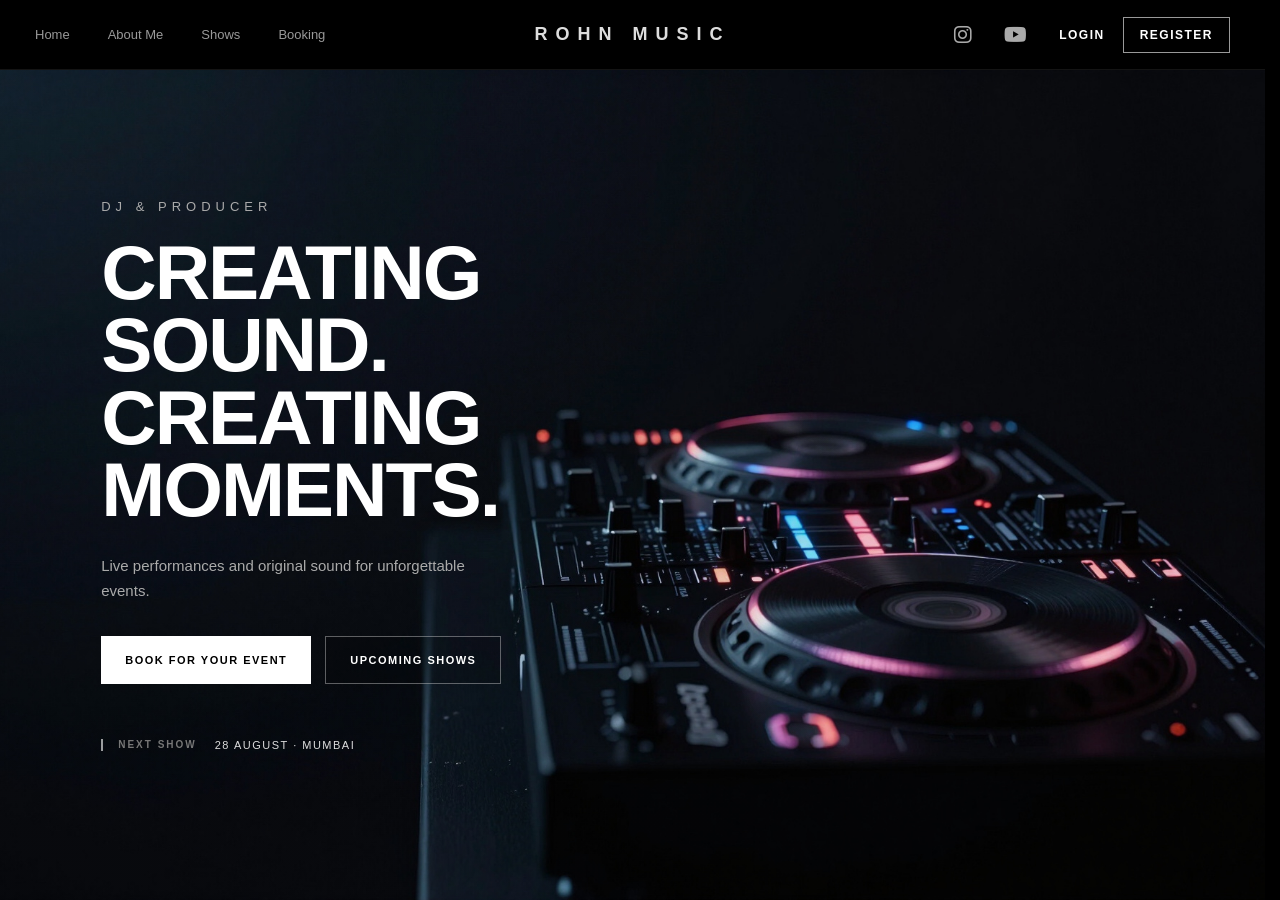
==== index.html @ c49fa143 "first" ====
<!DOCTYPE html>
<html lang="en">

<head>

    <meta charset="UTF-8">

    <meta
        name="viewport"
        content="width=device-width, initial-scale=1.0"
    >

    <title>Rohn Music | DJ & Producer</title>

    <link
        rel="stylesheet"
        href="style.css"
    >

    <!-- Font Awesome -->
    <link
        rel="stylesheet"
        href="https://cdnjs.cloudflare.com/ajax/libs/font-awesome/6.7.2/css/all.min.css"
    >

</head>


<body>


    <!-- ========================================
         HEADER
    ========================================= -->

    <header class="header">


        <!-- NAVIGATION -->

        <nav class="navigation">

            <a href="index.html">
                Home
            </a>

            <a href="about.html">
                About Me
            </a>

            <a href="shows.html">
                Shows
            </a>

            <a href="booking.html">
                Booking
            </a>

        </nav>


        <!-- LOGO -->

        <div class="logo">
            ROHN MUSIC
        </div>


        <!-- HEADER RIGHT -->

        <div class="header-right">


            <!-- SOCIALS -->

            <div class="socials">

                <a
                    href="#"
                    aria-label="Instagram"
                >
                    <i class="fa-brands fa-instagram"></i>
                </a>


                <a
                    href="#"
                    aria-label="YouTube"
                >
                    <i class="fa-brands fa-youtube"></i>
                </a>

            </div>


            <!-- ACCOUNT -->

            <div class="account-links">

                <a href="login/login.html">
                    LOGIN
                </a>


                <a
                    href="login/register.html"
                    class="register-link"
                >
                    REGISTER
                </a>

            </div>

        </div>

    </header>



    <!-- ========================================
         PAGE CONTAINER
         
         IMPORTANT:
         This is the only part that changes
         during navigation.
    ========================================= -->

    <main id="page-container">


        <!-- ====================================
             HOME HERO
        ====================================== -->

        <section
            class="hero"
            id="home"
        >


            <div class="hero-content">


                <!-- LABEL -->

                <p class="hero-label">
                    DJ & PRODUCER
                </p>


                <!-- MAIN TITLE -->

                <h1>

                    CREATING<br>

                    SOUND.<br>

                    CREATING<br>

                    MOMENTS.

                </h1>


                <!-- DESCRIPTION -->

                <p class="hero-description">

                    Live performances and original sound
                    for unforgettable events.

                </p>


                <!-- BUTTONS -->

                <div class="hero-buttons">


                    <a
                        href="booking.html"
                        class="btn btn-primary"
                    >
                        BOOK FOR YOUR EVENT
                    </a>


                    <a
                        href="shows.html"
                        class="btn btn-secondary"
                    >
                        UPCOMING SHOWS
                    </a>

                </div>


                <!-- NEXT SHOW -->

                <div class="next-show">


                    <span class="next-show-label">
                        NEXT SHOW
                    </span>


                    <span class="next-show-info">
                        28 AUGUST · MUMBAI
                    </span>

                </div>


            </div>


        </section>


    </main>



    <!-- ========================================
         JAVASCRIPT
    ========================================= -->

    <script src="account.js"></script>

    <script src="transition.js"></script>


</body>

</html>
---- style.css ----
/* ========================================
   RESET
======================================== */

* {
    margin: 0;
    padding: 0;
    box-sizing: border-box;
}

html {
    scroll-behavior: smooth;
    scrollbar-gutter: stable;
}

body {
    background: #000;
    color: #fff;
    font-family: Arial, Helvetica, sans-serif;
}


/* ========================================
   HEADER
======================================== */

.header {
    width: 100%;
    height: 70px;

    display: grid;
    grid-template-columns: 1fr auto 1fr;
    align-items: center;

    padding: 0 35px;

    background: #000;

    border-bottom: 1px solid rgba(255, 255, 255, 0.08);

    position: sticky;
    top: 0;

    z-index: 1000;
}


/* ========================================
   NAVIGATION - LEFT
======================================== */

.navigation {
    display: flex;
    align-items: center;
    justify-content: flex-start;

    gap: 38px;
}

.navigation a {
    color: #999;

    text-decoration: none;

    font-size: 13px;
    font-weight: 400;

    white-space: nowrap;

    transition: color 0.25s ease;
}

.navigation a:hover {
    color: #fff;
}


/* ========================================
   LOGO - CENTER
======================================== */

.logo {
    justify-self: center;

    color: #ddd;

    font-size: 18px;
    font-weight: 600;

    letter-spacing: 8px;

    white-space: nowrap;
}


/* ========================================
   HEADER RIGHT
======================================== */

.header-right {
    display: flex;
    align-items: center;
    justify-content: flex-end;

    gap: 28px;
}


/* ========================================
   SOCIALS
======================================== */

.socials {
    display: flex;
    align-items: center;

    gap: 20px;
}

.socials a {
    display: flex;
    align-items: center;
    justify-content: center;

    width: 32px;
    height: 32px;

    color: #aaa;

    text-decoration: none;

    font-size: 20px;

    transition:
        color 0.25s ease,
        transform 0.25s ease;
}

.socials a:hover {
    color: #fff;

    transform: translateY(-2px);
}


/* ========================================
   ACCOUNT LINKS
======================================== */

.account-links {
    display: flex;
    align-items: center;

    gap: 18px;
}

.account-links a {
    color: #fff;

    text-decoration: none;

    font-size: 12px;
    font-weight: 600;

    letter-spacing: 1.5px;

    white-space: nowrap;

    transition:
        opacity 0.25s ease,
        transform 0.25s ease;
}

.account-links a:hover {
    opacity: 0.65;
}


/* REGISTER */

.account-links .register-link {
    padding: 10px 16px;

    border: 1px solid rgba(255, 255, 255, 0.6);
}

.account-links .register-link:hover {
    opacity: 1;

    transform: translateY(-2px);
}

/* ========================================
   HERO
======================================== */

.hero {
    position: relative;

    width: 100%;
    height: calc(100vh - 70px);

    min-height: 650px;

    overflow: hidden;

    background-image:
        linear-gradient(
            90deg,
            rgba(3, 6, 10, 0.15) 0%,
            rgba(3, 6, 10, 0.05) 45%,
            rgba(0, 0, 0, 0) 75%
        ),
        url("assets/hero.jpg");

    background-size: cover;
    background-position: center center;

    display: flex;
    align-items: center;
}


/* ========================================
   HERO CONTENT
======================================== */

.hero-content {
    width: 50%;

    padding-left: 8%;

    margin-top: -20px;
}


/* Small label */

.hero-label {
    margin-bottom: 22px;

    color: #aaa;

    font-size: 13px;
    font-weight: 500;

    letter-spacing: 5px;
}


/* Main heading */

.hero h1 {
    margin: 0;

    color: #fff;

    font-size: clamp(48px, 6vw, 92px);

    font-weight: 700;

    line-height: 0.94;

    letter-spacing: -2px;
}


/* Description */

.hero-description {
    max-width: 390px;

    margin-top: 28px;

    color: #aaa;

    font-size: 15px;

    line-height: 1.7;
}


/* ========================================
   BUTTONS
======================================== */

.hero-buttons {
    display: flex;
    align-items: center;

    gap: 14px;

    margin-top: 32px;
}

.btn {
    display: inline-flex;

    align-items: center;
    justify-content: center;

    height: 48px;

    padding: 0 24px;

    text-decoration: none;

    font-size: 11px;

    font-weight: 600;

    letter-spacing: 1.5px;

    transition: all 0.3s ease;
}


/* Primary */

.btn-primary {
    background: #fff;

    color: #000;
}

.btn-primary:hover {
    background: #ddd;
}


/* Secondary */

.btn-secondary {
    border: 1px solid rgba(255, 255, 255, 0.35);

    color: #fff;

    background: rgba(0, 0, 0, 0.15);
}

.btn-secondary:hover {
    border-color: #fff;

    background: rgba(255, 255, 255, 0.08);
}


/* ========================================
   NEXT SHOW
======================================== */

.next-show {
    display: flex;
    align-items: center;

    gap: 18px;

    margin-top: 55px;

    padding-left: 15px;

    border-left: 2px solid rgba(255, 255, 255, 0.6);
}

.next-show-label {
    color: #777;

    font-size: 10px;

    font-weight: 600;

    letter-spacing: 2px;
}

.next-show-info {
    color: #ddd;

    font-size: 11px;

    letter-spacing: 1.5px;
}


/* ========================================
   OTHER SECTIONS
======================================== */

#about,
#shows,
#booking {
    min-height: 500px;

    background: #000;
}


/* ========================================
   TABLET
======================================== */

@media (max-width: 900px) {

    .header {
        padding: 0 20px;
    }

    .navigation {
        gap: 22px;
    }

    .socials {
        gap: 14px;
    }

    .hero-content {
        width: 60%;

        padding-left: 6%;
    }

    .hero h1 {
        font-size: 60px;
    }
}


/* ========================================
   MOBILE
======================================== */

@media (max-width: 650px) {

    .header {
        height: 60px;

        padding: 0 16px;
    }

    .navigation {
        gap: 15px;
    }

    .navigation a {
        font-size: 10px;
    }

    .logo {
        font-size: 13px;
        letter-spacing: 4px;
    }

    .socials {
        display: none;
    }


    /* Hero */

    .hero {
        height: calc(100vh - 60px);

        min-height: 600px;

        background-position: 62% center;

        align-items: flex-end;
    }

    .hero-content {
        width: 100%;

        padding: 0 25px 55px;

        margin: 0;
    }

    .hero-label {
        font-size: 10px;

        letter-spacing: 3px;

        margin-bottom: 16px;
    }

    .hero h1 {
        font-size: 48px;

        letter-spacing: -1px;
    }

    .hero-description {
        font-size: 13px;

        max-width: 300px;

        margin-top: 20px;
    }

    .hero-buttons {
        flex-direction: column;

        align-items: flex-start;

        gap: 10px;

        margin-top: 25px;
    }

    .btn {
        height: 44px;

        padding: 0 20px;
    }

    .next-show {
        margin-top: 30px;
    }
}

/* ========================================
   BOOKING PAGE
======================================== */

.booking-page {
    width: 100%;

    background: #000;
}

/* ========================================
   BOOKING HERO
======================================== */

.booking-hero {
    position: relative;

    width: 100%;

    height: 58vh;
    min-height: 480px;

    overflow: hidden;

    display: flex;
    align-items: center;

    background-image:
        linear-gradient(
            90deg,
            rgba(3, 6, 10, 0.72) 0%,
            rgba(3, 6, 10, 0.58) 35%,
            rgba(0, 0, 0, 0.40) 65%,
            rgba(0, 0, 0, 0.70) 100%
        ),
        url("assets/booking.png");

    background-size: cover;
    background-position: center center;
    background-repeat: no-repeat;
}

/* ========================================
   BOOKING HERO CONTENT
======================================== */

.booking-hero-content {
    width: 50%;

    padding-left: 8%;

    margin-top: -20px;
}

/* ========================================
   BOOKING INTRO
======================================== */

.booking-intro {
    max-width: 900px;

    margin-bottom: 90px;
}

.booking-label {
    margin-bottom: 20px;

    color: #777;

    font-size: 11px;

    font-weight: 600;

    letter-spacing: 4px;
}

.booking-intro h1 {
    color: #fff;

    font-size: clamp(42px, 6vw, 82px);

    font-weight: 600;

    line-height: 0.95;

    letter-spacing: -2px;
}

.booking-description {
    max-width: 500px;

    margin-top: 30px;

    color: #888;

    font-size: 15px;

    line-height: 1.7;
}


/* ========================================
   FORM
======================================== */

.booking-section {
    width: 100%;

    max-width: 1100px;

    margin: 0 auto;

    padding: 65px 8% 120px;

    background: #000;
}

.booking-form {
    width: 100%;
}


/* ========================================
   FORM SECTIONS
======================================== */

.form-section {
    padding: 35px 0;

    border-top: 1px solid rgba(255, 255, 255, 0.1);
}

.form-section h2 {
    margin-bottom: 35px;

    color: #fff;

    font-size: 12px;

    font-weight: 500;

    letter-spacing: 3px;
}


/* ========================================
   FORM GRID
======================================== */

.form-grid {
    display: grid;

    grid-template-columns: repeat(2, 1fr);

    gap: 30px;
}


/* ========================================
   FORM GROUP
======================================== */

.form-group {
    display: flex;

    flex-direction: column;

    gap: 10px;
}

.form-group label {
    color: #777;

    font-size: 11px;

    letter-spacing: 1px;
}


/* ========================================
   INPUTS
======================================== */

.form-group input,
.form-group select,
.form-group textarea {

    width: 100%;

    padding: 15px 0;

    border: none;

    border-bottom: 1px solid #333;

    outline: none;

    background: transparent;

    color: #fff;

    font-family: inherit;

    font-size: 14px;

    border-radius: 0;

    transition:
        border-color 0.25s ease;
}


.form-group input:focus,
.form-group select:focus,
.form-group textarea:focus {
    border-bottom-color: #fff;
}


/* Placeholder */

.form-group input::placeholder,
.form-group textarea::placeholder {
    color: #555;
}


/* Select */

.form-group select {
    appearance: none;

    cursor: pointer;
}

.form-group select option {
    background: #111;

    color: #fff;
}


/* Textarea */

.form-group textarea {
    resize: vertical;

    line-height: 1.6;
}


/* ========================================
   SUBMIT
======================================== */

.form-submit {
    padding-top: 50px;
}

.booking-button {
    min-width: 230px;

    height: 52px;

    padding: 0 28px;

    border: none;

    background: #fff;

    color: #000;

    font-family: inherit;

    font-size: 11px;

    font-weight: 600;

    letter-spacing: 1.5px;

    cursor: pointer;

    transition:
        background 0.25s ease,
        transform 0.25s ease;
}

.booking-button:hover {
    background: #ddd;

    transform: translateY(-2px);
}


/* ========================================
   MOBILE BOOKING
======================================== */

@media (max-width: 700px) {

    .booking-hero {
        height: calc(100vh - 60px);

        min-height: 600px;

        background-position: center center;

        align-items: flex-end;
    }

    .booking-hero-content {
        width: 100%;

        padding: 0 25px 55px;

        margin: 0;
    }

    .booking-hero-content h1 {
        font-size: 45px;

        letter-spacing: -1px;
    }

    .booking-description {
        font-size: 13px;
    }

    .booking-section {
        padding: 70px 25px 90px;
    }

    .form-grid {
        grid-template-columns: 1fr;

        gap: 25px;
    }

    .form-section {
        padding: 35px 0;
    }

    .booking-button {
        width: 100%;
    }
}
/* ========================================
   AUTH PAGE
======================================== */

.auth-page {
    min-height: calc(100vh - 70px);

    display: flex;
    align-items: center;
    justify-content: center;

    padding: 80px 25px;

    background: #000;
}


/* ========================================
   AUTH CONTAINER
======================================== */

.auth-container {
    width: 100%;
    max-width: 480px;
}


/* ========================================
   AUTH HEADER
======================================== */

.auth-label {
    margin-bottom: 20px;

    color: #777;

    font-size: 11px;
    font-weight: 600;

    letter-spacing: 5px;
}


.auth-container h1 {
    color: #fff;

    font-size: clamp(45px, 7vw, 72px);
    font-weight: 600;

    line-height: 0.95;

    letter-spacing: -2px;
}


.auth-description {
    max-width: 420px;

    margin-top: 25px;
    margin-bottom: 55px;

    color: #777;

    font-size: 14px;

    line-height: 1.7;
}


/* ========================================
   AUTH FORM
======================================== */

.auth-container form {
    width: 100%;
}


.auth-container .form-group {
    display: flex;
    flex-direction: column;

    gap: 10px;

    margin-bottom: 30px;
}


/* ========================================
   LABELS
======================================== */

.auth-container .form-group label {
    color: #777;

    font-size: 10px;
    font-weight: 600;

    letter-spacing: 2px;
}


/* ========================================
   INPUTS
======================================== */

.auth-container .form-group input {

    width: 100%;

    padding: 14px 0;

    border: none;

    border-bottom: 1px solid #333;

    outline: none;

    background: transparent;

    color: #fff;

    font-family: inherit;

    font-size: 15px;

    border-radius: 0;

    transition: border-color 0.25s ease;
}


.auth-container .form-group input:focus {
    border-bottom-color: #fff;
}


.auth-container .form-group input::placeholder {
    color: #555;
}


/* ========================================
   MESSAGE
======================================== */

.auth-message {
    min-height: 20px;

    margin: 5px 0 15px;

    color: #aaa;

    font-size: 12px;
}


/* ========================================
   CREATE ACCOUNT BUTTON
======================================== */

.auth-container .booking-button {
    width: 100%;

    height: 52px;

    margin-top: 5px;

    border: none;

    background: #fff;

    color: #000;

    font-family: inherit;

    font-size: 11px;

    font-weight: 600;

    letter-spacing: 1.5px;

    cursor: pointer;

    transition:
        background 0.25s ease,
        transform 0.25s ease;
}


.auth-container .booking-button:hover {
    background: #ddd;

    transform: translateY(-2px);
}


/* ========================================
   LOGIN LINK
======================================== */

.auth-switch {
    margin-top: 25px;

    color: #666;

    font-size: 12px;
}


.auth-switch a {
    margin-left: 5px;

    color: #fff;

    text-decoration: none;

    border-bottom: 1px solid #555;

    transition: border-color 0.25s ease;
}


.auth-switch a:hover {
    border-color: #fff;
}


/* ========================================
   MOBILE
======================================== */

@media (max-width: 650px) {

    .auth-page {
        min-height: calc(100vh - 60px);

        padding: 60px 25px 80px;

        align-items: flex-start;
    }

    .auth-container h1 {
        font-size: 50px;
    }

    .auth-description {
        margin-bottom: 45px;
    }

}

/* ========================================
   ACCOUNT MENU
======================================== */

.account-menu {
    position: relative;
}


.account-button {
    width: 38px;
    height: 38px;

    display: flex;
    align-items: center;
    justify-content: center;

    border: 1px solid rgba(255, 255, 255, 0.25);

    border-radius: 50%;

    background: transparent;

    color: #fff;

    font-size: 15px;

    cursor: pointer;

    transition:
        background 0.25s ease,
        border-color 0.25s ease;
}


.account-button:hover {
    background: rgba(255, 255, 255, 0.1);

    border-color: rgba(255, 255, 255, 0.7);
}


/* ========================================
   DROPDOWN
======================================== */

.account-dropdown {
    position: absolute;

    top: calc(100% + 14px);

    right: 0;

    width: 190px;

    padding: 15px;

    background: #0b0b0b;

    border: 1px solid rgba(255, 255, 255, 0.12);

    opacity: 0;

    visibility: hidden;

    transform: translateY(-8px);

    transition:
        opacity 0.2s ease,
        transform 0.2s ease,
        visibility 0.2s ease;

    z-index: 200;
}


.account-dropdown.show {
    opacity: 1;

    visibility: visible;

    transform: translateY(0);
}


/* Account name */

.account-name {
    padding: 5px 8px 12px;

    color: #fff;

    font-size: 13px;

    font-weight: 600;
}


/* Divider */

.account-divider {
    height: 1px;

    margin: 3px 0 8px;

    background: rgba(255, 255, 255, 0.1);
}


/* Dropdown links */

.account-dropdown a,
.account-dropdown button {
    display: block;

    width: 100%;

    padding: 10px 8px;

    border: none;

    background: transparent;

    color: #999;

    text-align: left;

    text-decoration: none;

    font-family: inherit;

    font-size: 11px;

    letter-spacing: 1px;

    cursor: pointer;

    transition:
        color 0.2s ease,
        background 0.2s ease;
}


.account-dropdown a:hover,
.account-dropdown button:hover {
    color: #fff;

    background: rgba(255, 255, 255, 0.05);
}

/* ========================================
   MY BOOKINGS
======================================== */

.my-bookings-page {
    min-height: calc(100vh - 70px);

    padding: 100px 8% 120px;

    background: #000;
}


.my-bookings-intro {
    max-width: 900px;

    margin-bottom: 80px;
}


.my-bookings-intro h1 {
    color: #fff;

    font-size: clamp(48px, 7vw, 90px);

    font-weight: 600;

    line-height: 0.9;

    letter-spacing: -3px;
}


.bookings-list-section {
    width: 100%;

    max-width: 1000px;
}


.bookings-list {
    width: 100%;
}


/* ========================================
   EMPTY / LOADING
======================================== */

.bookings-loading,
.bookings-empty {
    padding: 50px 0;

    border-top: 1px solid rgba(255, 255, 255, 0.1);

    color: #777;

    font-size: 14px;
}


.bookings-empty a {
    display: inline-block;

    margin-top: 25px;

    padding: 14px 22px;

    background: #fff;

    color: #000;

    text-decoration: none;

    font-size: 11px;

    font-weight: 600;

    letter-spacing: 1.5px;
}


/* ========================================
   BOOKING CARD
======================================== */

.booking-card {

    padding: 35px 0;

    border-top: 1px solid rgba(255, 255, 255, 0.12);
}


.booking-card-top {

    display: flex;

    align-items: flex-start;

    justify-content: space-between;

    gap: 30px;
}


.booking-card-label {

    margin-bottom: 12px;

    color: #777;

    font-size: 10px;

    font-weight: 600;

    letter-spacing: 3px;

    text-transform: uppercase;
}


.booking-card h2 {

    color: #fff;

    font-size: 30px;

    font-weight: 500;

    letter-spacing: -1px;
}


/* ========================================
   STATUS
======================================== */

.booking-status {

    padding: 8px 12px;

    border: 1px solid rgba(255, 255, 255, 0.2);

    color: #aaa;

    font-size: 9px;

    font-weight: 600;

    letter-spacing: 1.5px;
}


.booking-status-approved {
    color: #fff;

    border-color: rgba(255, 255, 255, 0.6);
}


.booking-status-declined {
    color: #777;

    border-color: #333;
}


.booking-status-cancelled {
    color: #777;

    border-color: #333;
}


/* ========================================
   DETAILS
======================================== */

.booking-card-details {

    display: flex;

    gap: 70px;

    margin-top: 35px;
}


.booking-card-details span,
.booking-card-message span {

    display: block;

    margin-bottom: 8px;

    color: #555;

    font-size: 9px;

    font-weight: 600;

    letter-spacing: 2px;
}


.booking-card-details p,
.booking-card-message p {

    color: #aaa;

    font-size: 13px;
}


.booking-card-message {

    margin-top: 30px;

    max-width: 600px;
}


/* ========================================
   MOBILE
======================================== */

@media (max-width: 650px) {

    .my-bookings-page {

        padding: 70px 25px 90px;
    }


    .my-bookings-intro h1 {

        font-size: 55px;
    }


    .booking-card-top {

        flex-direction: column;
    }


    .booking-card-details {

        flex-direction: column;

        gap: 20px;
    }

}

@media (max-width: 700px) {

    .booking-page {
        padding: 70px 25px 90px;

        background-position: center center;
    }

}

/* ========================================
   SINGLE PAGE TRANSITION
======================================== */

#page-container {

    position: relative;

    width: 100%;

    will-change:
        transform,
        opacity;

}


/* ========================================
   LEAVE
======================================== */

#page-container.page-leave-left {

    animation:
        pageLeaveLeft
        350ms
        cubic-bezier(
            0.65,
            0,
            0.35,
            1
        )
        forwards;
}


#page-container.page-leave-right {

    animation:
        pageLeaveRight
        350ms
        cubic-bezier(
            0.65,
            0,
            0.35,
            1
        )
        forwards;
}


/* ========================================
   LEAVE
======================================== */

#page-container.page-leave-left {

    animation:
        pageLeaveLeft
        400ms
        cubic-bezier(
            0.65,
            0,
            0.35,
            1
        )
        forwards;
}


#page-container.page-leave-right {

    animation:
        pageLeaveRight
        400ms
        cubic-bezier(
            0.65,
            0,
            0.35,
            1
        )
        forwards;
}


/* ========================================
   ENTER
======================================== */

#page-container.page-enter-left {

    opacity: 0;

    transform:
        translateX(-50px);
}


#page-container.page-enter-right {

    opacity: 0;

    transform:
        translateX(50px);
}


#page-container.page-enter-active {

    opacity: 1;

    transform:
        translateX(0);

    transition:
        transform 400ms
            cubic-bezier(
                0.65,
                0,
                0.35,
                1
            ),
        opacity 400ms
            cubic-bezier(
                0.65,
                0,
                0.35,
                1
            );
}

/* ========================================
   KEYFRAMES
======================================== */

@keyframes pageLeaveLeft {

    from {

        opacity: 1;

        transform:
            translateX(0);
    }

    to {

        opacity: 0;

        transform:
            translateX(-50px);
    }
}


@keyframes pageLeaveRight {

    from {

        opacity: 1;

        transform:
            translateX(0);
    }

    to {

        opacity: 0;

        transform:
            translateX(50px);
    }
}
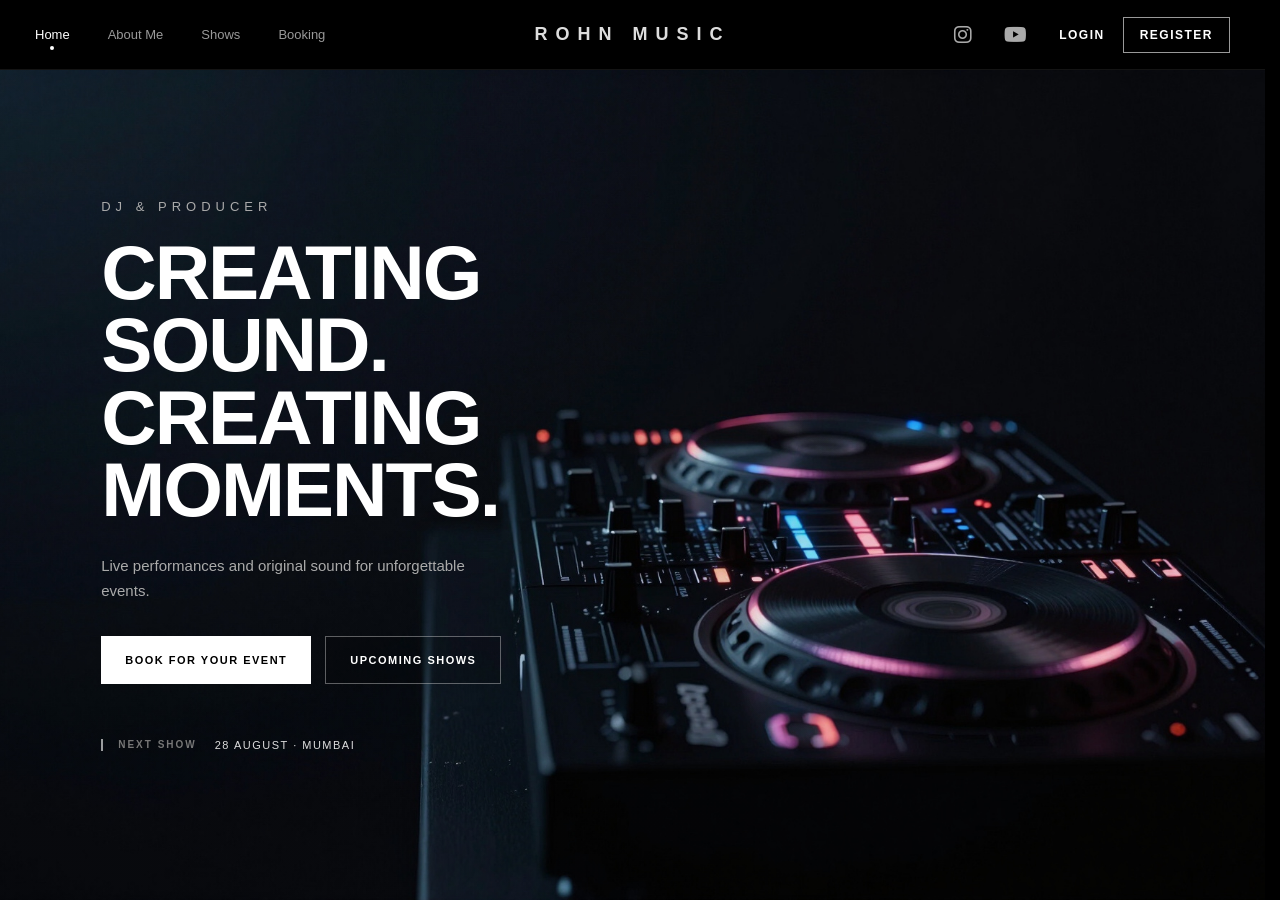
==== commit 072aec12: "first" ====
--- a/index.html
+++ b/index.html
@@ -40,7 +40,7 @@
 
         <nav class="navigation">
 
-            <a href="index.html">
+            <a href="index.html" >
                 Home
             </a>
 
@@ -143,34 +143,21 @@
 
                 <!-- LABEL -->
 
-                <p class="hero-label">
-                    DJ & PRODUCER
-                </p>
-
-
-                <!-- MAIN TITLE -->
-
-                <h1>
-
-                    CREATING<br>
-
-                    SOUND.<br>
-
-                    CREATING<br>
-
-                    MOMENTS.
-
-                </h1>
-
-
-                <!-- DESCRIPTION -->
-
-                <p class="hero-description">
-
-                    Live performances and original sound
-                    for unforgettable events.
-
-                </p>
+                <p class="hero-label reveal-item">
+                        DJ & PRODUCER
+                    </p>
+
+                    <h1 class="hero-title">
+                        <span class="reveal-item">CREATING</span>
+                        <span class="reveal-item">SOUND.</span>
+                        <span class="reveal-item">CREATING</span>
+                        <span class="reveal-item">MOMENTS.</span>
+                    </h1>
+
+                    <p class="hero-description reveal-item">
+                        Live performances and original sound
+                        for unforgettable events.
+                    </p>
 
 
                 <!-- BUTTONS -->
--- a/style.css
+++ b/style.css
@@ -57,23 +57,121 @@
     gap: 38px;
 }
 
+/* ========================================
+   NAVIGATION LINKS
+======================================== */
+
 .navigation a {
+
+    position: relative;
+
     color: #999;
 
     text-decoration: none;
 
     font-size: 13px;
+
     font-weight: 400;
 
     white-space: nowrap;
 
-    transition: color 0.25s ease;
-}
+    transition:
+        color 0.25s ease;
+}
+
+
+/* Hover color */
 
 .navigation a:hover {
     color: #fff;
 }
 
+
+/* ========================================
+   HOVER UNDERLINE
+======================================== */
+
+.navigation a::after {
+
+    content: "";
+
+    position: absolute;
+
+    left: 50%;
+
+    bottom: -8px;
+
+    width: 0;
+
+    height: 1px;
+
+    background: #fff;
+
+    transform:
+        translateX(-50%);
+
+    transition:
+        width 0.3s
+        cubic-bezier(
+            0.65,
+            0,
+            0.35,
+            1
+        );
+}
+
+
+/* Grow from the center */
+
+.navigation a:hover::after {
+
+    width: 100%;
+
+}
+
+/* ========================================
+   ACTIVE PAGE
+======================================== */
+
+.navigation a.active {
+    color: #fff;
+}
+
+
+/* Active indicator */
+
+.navigation a.active::after {
+
+    width: 4px;
+
+    height: 4px;
+
+    border-radius: 50%;
+
+    left: 50%;
+
+    bottom: -8px;
+
+    transform:
+        translateX(-50%);
+
+    transition:
+        width 0.25s ease,
+        height 0.25s ease,
+        border-radius 0.25s ease;
+}
+
+
+/* Don't turn the active dot
+   into a full underline on hover */
+
+.navigation a.active:hover::after {
+
+    width: 4px;
+
+    height: 4px;
+
+}
 
 /* ========================================
    LOGO - CENTER
@@ -1703,4 +1801,93 @@
         transform:
             translateX(50px);
     }
+}
+
+/* ========================================
+   LINE-BY-LINE PAGE REVEAL
+======================================== */
+
+.reveal-item {
+    opacity: 0;
+
+    transform: translateY(28px);
+
+    animation:
+        revealLine
+        500ms
+        cubic-bezier(0.65, 0, 0.35, 1)
+        forwards;
+}
+
+
+/* ========================================
+   BOOKING / HOME LABEL
+======================================== */
+
+.hero-label.reveal-item,
+.booking-label.reveal-item {
+    animation-delay: 100ms;
+}
+
+
+/* ========================================
+   HOME TITLE
+======================================== */
+
+.hero-title .reveal-item:nth-child(1) {
+    animation-delay: 180ms;
+}
+
+.hero-title .reveal-item:nth-child(2) {
+    animation-delay: 260ms;
+}
+
+.hero-title .reveal-item:nth-child(3) {
+    animation-delay: 340ms;
+}
+
+.hero-title .reveal-item:nth-child(4) {
+    animation-delay: 420ms;
+}
+
+
+/* ========================================
+   BOOKING TITLE
+======================================== */
+
+.booking-title .reveal-item:nth-child(1) {
+    animation-delay: 180ms;
+}
+
+.booking-title .reveal-item:nth-child(2) {
+    animation-delay: 280ms;
+}
+
+
+/* ========================================
+   DESCRIPTIONS
+======================================== */
+
+.hero-description.reveal-item,
+.booking-description.reveal-item {
+    animation-delay: 520ms;
+}
+
+
+/* ========================================
+   ANIMATION
+======================================== */
+
+@keyframes revealLine {
+
+    from {
+        opacity: 0;
+        transform: translateY(28px);
+    }
+
+    to {
+        opacity: 1;
+        transform: translateY(0);
+    }
+
 }
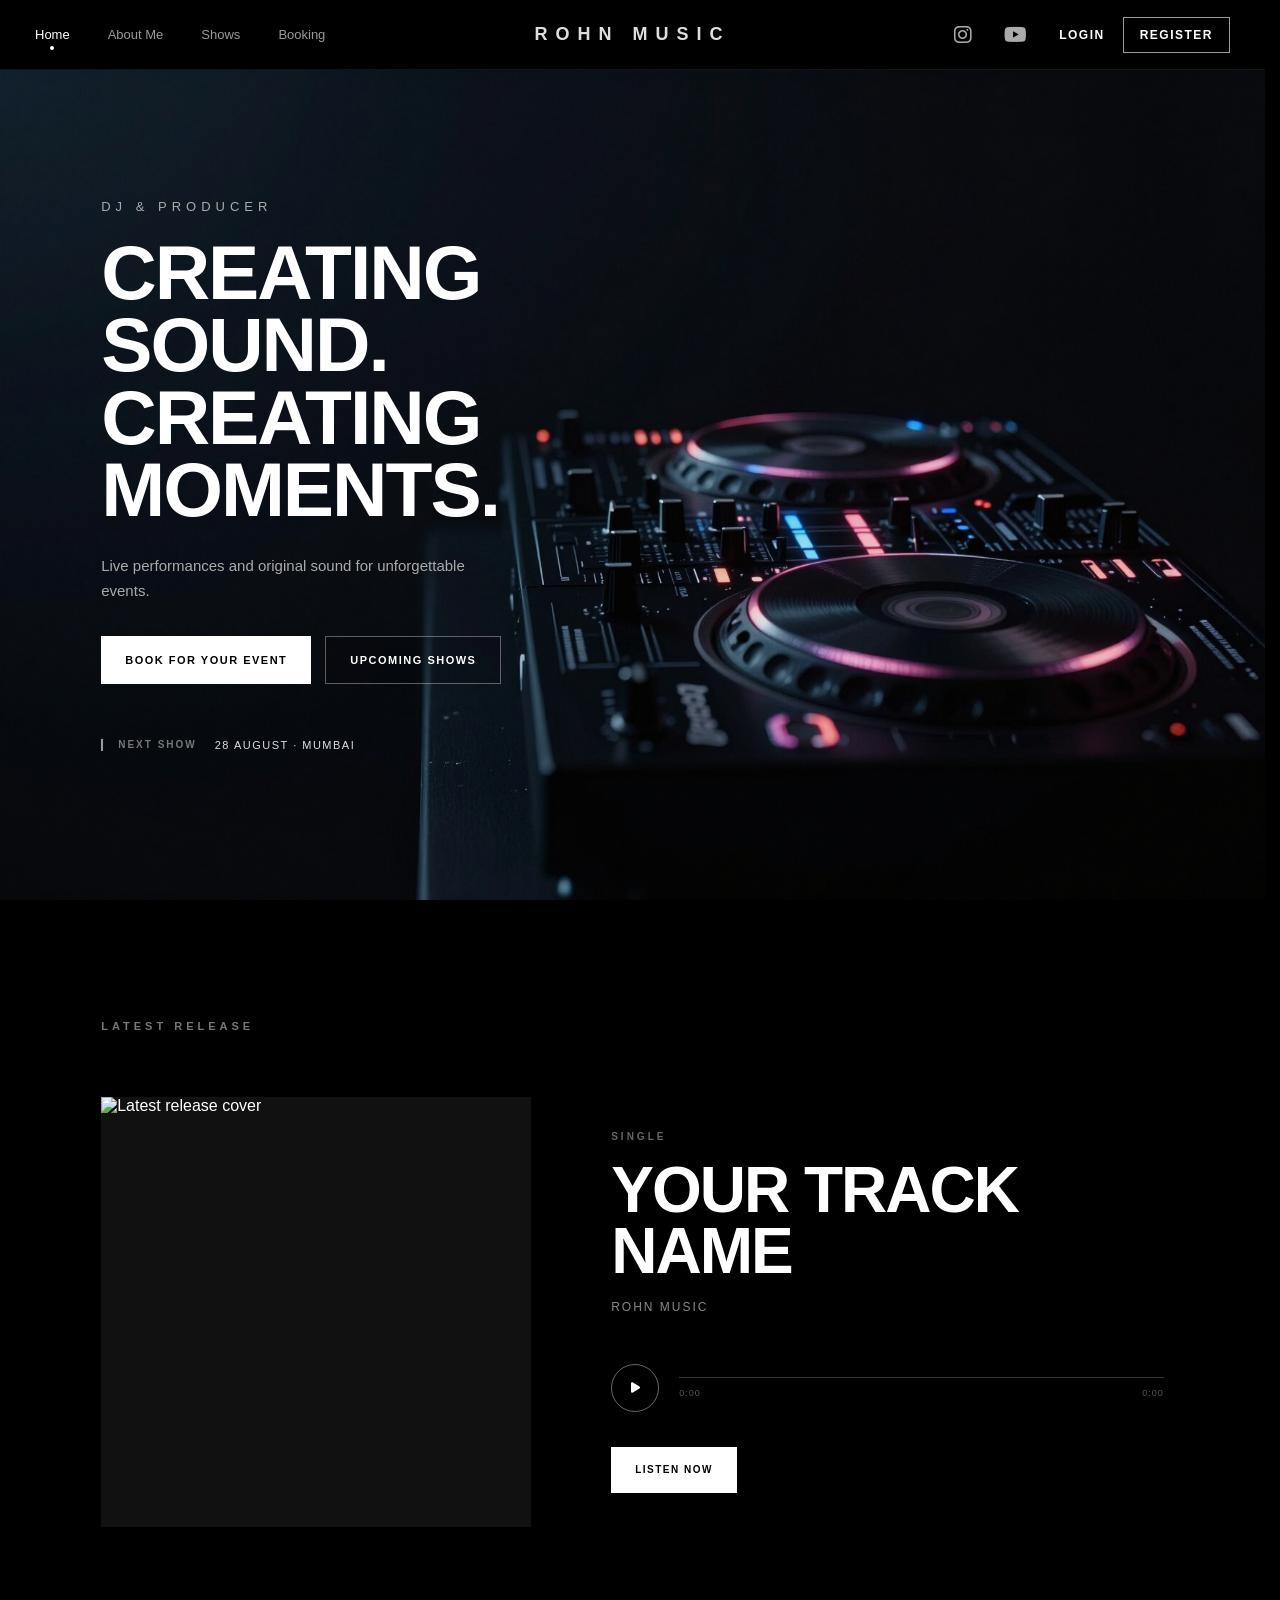
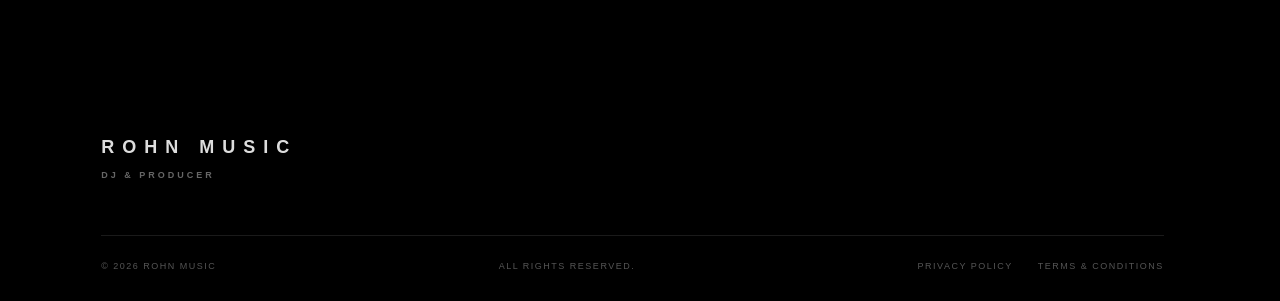
==== commit 68d1ed7a: "first" ====
--- a/index.html
+++ b/index.html
@@ -204,9 +204,152 @@
 
 
         </section>
+    
+        <!-- ========================================
+            LATEST RELEASE
+        ========================================= -->
+
+        <section class="latest-release">
+
+            <div class="latest-release-header">
+
+                <p class="latest-release-label">
+                    LATEST RELEASE
+                </p>
+
+            </div>
+
+
+            <div class="latest-release-content">
+
+                <!-- COVER -->
+
+                <div class="release-cover">
+
+                    <img
+                        src="assets/release.jpg"
+                        alt="Latest release cover"
+                    >
+
+                </div>
+
+
+                <!-- RELEASE INFO -->
+
+                <div class="release-info">
+
+                    <p class="release-type">
+                        SINGLE
+                    </p>
+
+                    <h2>
+                        YOUR TRACK NAME
+                    </h2>
+
+                    <p class="release-artist">
+                        ROHN MUSIC
+                    </p>
+
+
+                    <!-- PLAYER -->
+
+                    <div class="release-player">
+
+                        <button
+                            class="release-play"
+                            id="releasePlay"
+                            type="button"
+                            aria-label="Play latest release"
+                        >
+                            <i class="fa-solid fa-play"></i>
+                        </button>
+
+
+                        <div class="release-track">
+
+                            <div class="release-progress">
+                                <span></span>
+                            </div>
+
+                            <div class="release-time">
+
+                                <span id="releaseCurrentTime">
+                                    0:00
+                                </span>
+
+                                <span id="releaseDuration">
+                                    0:00
+                                </span>
+
+                            </div>
+
+                        </div>
+
+                    </div>
+
+
+                    <!-- LISTEN BUTTON -->
+
+                    <a
+                        href="#"
+                        class="release-listen"
+                    >
+                        LISTEN NOW
+                    </a>
+
+                </div>
+
+            </div>
+
+        </section>
 
 
     </main>
+
+    <footer class="site-footer">
+
+        <div class="footer-top">
+
+            <div class="footer-brand">
+
+                <div class="footer-logo">
+                    ROHN MUSIC
+                </div>
+
+                <p>
+                    DJ & PRODUCER
+                </p>
+
+            </div>
+
+        </div>
+
+
+        <div class="footer-bottom">
+
+            <span>
+                © 2026 ROHN MUSIC
+            </span>
+
+            <span>
+                ALL RIGHTS RESERVED.
+            </span>
+
+            <div class="footer-legal">
+
+                <a href="#">
+                    PRIVACY POLICY
+                </a>
+
+                <a href="#">
+                    TERMS & CONDITIONS
+                </a>
+
+            </div>
+
+        </div>
+
+    </footer>
 
 
 
--- a/style.css
+++ b/style.css
@@ -1890,4 +1890,1449 @@
         transform: translateY(0);
     }
 
+}
+
+/* ========================================
+   LATEST RELEASE
+======================================== */
+
+.latest-release {
+
+    width: 100%;
+
+    padding: 120px 8% 140px;
+
+    background: #000;
+}
+
+
+/* ========================================
+   HEADER
+======================================== */
+
+.latest-release-header {
+
+    margin-bottom: 65px;
+}
+
+
+.latest-release-label {
+
+    color: #777;
+
+    font-size: 11px;
+
+    font-weight: 600;
+
+    letter-spacing: 4px;
+}
+
+
+/* ========================================
+   CONTENT
+======================================== */
+
+.latest-release-content {
+
+    display: grid;
+
+    grid-template-columns:
+        minmax(280px, 430px)
+        1fr;
+
+    gap: 80px;
+
+    align-items: center;
+
+    max-width: 1150px;
+}
+
+
+/* ========================================
+   COVER
+======================================== */
+
+.release-cover {
+
+    width: 100%;
+
+    aspect-ratio: 1 / 1;
+
+    overflow: hidden;
+
+    background: #111;
+}
+
+
+.release-cover img {
+
+    display: block;
+
+    width: 100%;
+    height: 100%;
+
+    object-fit: cover;
+
+    transition:
+        transform 0.7s
+        cubic-bezier(
+            0.65,
+            0,
+            0.35,
+            1
+        );
+}
+
+
+.release-cover:hover img {
+
+    transform: scale(1.025);
+
+}
+
+
+/* ========================================
+   RELEASE INFO
+======================================== */
+
+.release-info {
+
+    max-width: 560px;
+}
+
+
+.release-type {
+
+    margin-bottom: 18px;
+
+    color: #666;
+
+    font-size: 10px;
+
+    font-weight: 600;
+
+    letter-spacing: 3px;
+}
+
+
+.release-info h2 {
+
+    margin: 0;
+
+    color: #fff;
+
+    font-size: clamp(
+        38px,
+        5vw,
+        70px
+    );
+
+    font-weight: 600;
+
+    line-height: 0.95;
+
+    letter-spacing: -2px;
+}
+
+
+.release-artist {
+
+    margin-top: 18px;
+
+    color: #888;
+
+    font-size: 12px;
+
+    letter-spacing: 2px;
+}
+
+
+/* ========================================
+   PLAYER
+======================================== */
+
+.release-player {
+
+    display: flex;
+
+    align-items: center;
+
+    gap: 20px;
+
+    margin-top: 50px;
+}
+
+
+.release-play {
+
+    width: 48px;
+    height: 48px;
+
+    display: flex;
+
+    align-items: center;
+    justify-content: center;
+
+    flex-shrink: 0;
+
+    border: 1px solid
+        rgba(255, 255, 255, 0.4);
+
+    border-radius: 50%;
+
+    background: transparent;
+
+    color: #fff;
+
+    font-size: 12px;
+
+    cursor: pointer;
+
+    transition:
+        background 0.25s ease,
+        color 0.25s ease,
+        border-color 0.25s ease;
+}
+
+
+.release-play:hover {
+
+    background: #fff;
+
+    color: #000;
+
+    border-color: #fff;
+}
+
+
+/* ========================================
+   TRACK
+======================================== */
+
+.release-track {
+
+    flex: 1;
+}
+
+
+.release-progress {
+
+    width: 100%;
+
+    height: 1px;
+
+    background:
+        rgba(255, 255, 255, 0.2);
+
+}
+
+
+.release-progress span {
+
+    display: block;
+
+    width: 0%;
+
+    height: 1px;
+
+    background: #fff;
+}
+
+
+.release-time {
+
+    display: flex;
+
+    justify-content: space-between;
+
+    margin-top: 10px;
+
+    color: #555;
+
+    font-size: 9px;
+
+    letter-spacing: 1px;
+}
+
+
+/* ========================================
+   LISTEN
+======================================== */
+
+.release-listen {
+
+    display: inline-flex;
+
+    align-items: center;
+    justify-content: center;
+
+    height: 46px;
+
+    margin-top: 35px;
+
+    padding: 0 24px;
+
+    background: #fff;
+
+    color: #000;
+
+    text-decoration: none;
+
+    font-size: 10px;
+
+    font-weight: 600;
+
+    letter-spacing: 1.5px;
+
+    transition:
+        background 0.25s ease,
+        transform 0.25s ease;
+}
+
+
+.release-listen:hover {
+
+    background: #ddd;
+
+    transform: translateY(-2px);
+
+}
+
+
+/* ========================================
+   MOBILE
+======================================== */
+
+@media (max-width: 700px) {
+
+    .latest-release {
+
+        padding: 80px 25px 100px;
+    }
+
+
+    .latest-release-header {
+
+        margin-bottom: 40px;
+    }
+
+
+    .latest-release-content {
+
+        grid-template-columns: 1fr;
+
+        gap: 45px;
+    }
+
+
+    .release-info h2 {
+
+        font-size: 45px;
+    }
+
+
+    .release-player {
+
+        margin-top: 35px;
+    }
+
+}
+
+/* ========================================
+   SITE FOOTER
+======================================== */
+
+.site-footer {
+
+    width: 100%;
+
+    padding: 70px 8% 30px;
+
+    background: #000;
+
+    color: #fff;
+}
+
+
+/* ========================================
+   FOOTER TOP
+======================================== */
+
+.footer-top {
+
+    padding-bottom: 55px;
+
+    border-bottom:
+        1px solid
+        rgba(255, 255, 255, 0.1);
+}
+
+
+.footer-logo {
+
+    color: #ddd;
+
+    font-size: 18px;
+
+    font-weight: 600;
+
+    letter-spacing: 8px;
+}
+
+
+.footer-brand p {
+
+    margin-top: 12px;
+
+    color: #666;
+
+    font-size: 9px;
+
+    font-weight: 600;
+
+    letter-spacing: 3px;
+}
+
+
+/* ========================================
+   FOOTER BOTTOM
+======================================== */
+
+.footer-bottom {
+
+    display: flex;
+
+    align-items: center;
+
+    justify-content: space-between;
+
+    gap: 30px;
+
+    padding-top: 25px;
+
+    color: #555;
+
+    font-size: 9px;
+
+    letter-spacing: 1.5px;
+}
+
+
+/* ========================================
+   LEGAL
+======================================== */
+
+.footer-legal {
+
+    display: flex;
+
+    align-items: center;
+
+    gap: 25px;
+}
+
+
+.footer-legal a {
+
+    color: #555;
+
+    text-decoration: none;
+
+    font-size: 9px;
+
+    letter-spacing: 1.5px;
+
+    transition:
+        color 0.25s ease;
+}
+
+
+.footer-legal a:hover {
+
+    color: #fff;
+}
+
+
+/* ========================================
+   MOBILE
+======================================== */
+
+@media (max-width: 650px) {
+
+    .site-footer {
+
+        padding:
+            60px 25px
+            25px;
+    }
+
+
+    .footer-logo {
+
+        font-size: 15px;
+
+        letter-spacing: 6px;
+    }
+
+
+    .footer-bottom {
+
+        align-items: flex-start;
+
+        flex-direction: column;
+
+        gap: 15px;
+    }
+
+
+    .footer-legal {
+
+        gap: 18px;
+
+        flex-wrap: wrap;
+    }
+
+}
+
+/* ========================================
+   ABOUT PAGE
+======================================== */
+
+
+/* ========================================
+   ABOUT HERO
+======================================== */
+
+.about-hero {
+
+    position: relative;
+
+    width: 100%;
+
+    min-height: calc(100vh - 70px);
+
+    display: grid;
+
+    grid-template-columns: 1fr 1fr;
+
+    align-items: center;
+
+    overflow: hidden;
+
+    background: #000;
+}
+
+
+.about-hero-content {
+
+    position: relative;
+
+    z-index: 2;
+
+    padding:
+        100px
+        8%
+        120px;
+}
+
+
+.about-label {
+
+    margin-bottom: 22px;
+
+    color: #777;
+
+    font-size: 11px;
+
+    font-weight: 600;
+
+    letter-spacing: 4px;
+}
+
+
+/* ========================================
+   ABOUT TITLE
+======================================== */
+
+.about-title {
+
+    display: flex;
+
+    flex-direction: column;
+
+    margin: 0;
+
+    color: #fff;
+
+    font-size:
+        clamp(
+            48px,
+            6vw,
+            88px
+        );
+
+    font-weight: 600;
+
+    line-height: 0.92;
+
+    letter-spacing: -3px;
+}
+
+
+.about-title .reveal-item {
+
+    display: block;
+}
+
+
+.about-hero-description {
+
+    max-width: 390px;
+
+    margin-top: 32px;
+
+    color: #888;
+
+    font-size: 14px;
+
+    line-height: 1.7;
+}
+
+
+/* ========================================
+   ABOUT HERO IMAGE
+======================================== */
+
+.about-hero-image {
+
+    position: relative;
+
+    width: 100%;
+
+    height: 100%;
+
+    min-height: 650px;
+
+    overflow: hidden;
+}
+
+
+.about-hero-image::after {
+
+    content: "";
+
+    position: absolute;
+
+    inset: 0;
+
+    background:
+        linear-gradient(
+            90deg,
+            #000 0%,
+            rgba(0, 0, 0, 0.45) 18%,
+            rgba(0, 0, 0, 0.05) 55%,
+            rgba(0, 0, 0, 0.35) 100%
+        );
+
+    pointer-events: none;
+}
+
+
+.about-hero-image img {
+
+    display: block;
+
+    width: 100%;
+
+    height: 100%;
+
+    object-fit: cover;
+
+    object-position: center;
+
+    transform: scale(1.01);
+
+}
+
+
+/* ========================================
+   ABOUT STORY
+======================================== */
+
+.about-story {
+
+    width: 100%;
+
+    padding:
+        140px
+        8%
+        150px;
+
+    background: #000;
+}
+
+
+.about-section-label {
+
+    color: #666;
+
+    font-size: 10px;
+
+    font-weight: 600;
+
+    letter-spacing: 3px;
+
+    text-transform: uppercase;
+}
+
+
+.about-section-label p {
+
+    margin: 0;
+}
+
+
+.about-story-content {
+
+    display: grid;
+
+    grid-template-columns:
+        1.2fr
+        0.8fr;
+
+    gap: 100px;
+
+    margin-top: 55px;
+
+    max-width: 1200px;
+}
+
+
+.about-story-content h2 {
+
+    margin: 0;
+
+    color: #fff;
+
+    font-size:
+        clamp(
+            40px,
+            5vw,
+            72px
+        );
+
+    font-weight: 600;
+
+    line-height: 0.95;
+
+    letter-spacing: -2.5px;
+}
+
+
+.about-story-text {
+
+    max-width: 450px;
+}
+
+
+.about-story-text p {
+
+    margin: 0 0 25px;
+
+    color: #888;
+
+    font-size: 14px;
+
+    line-height: 1.8;
+}
+
+
+/* ========================================
+   THE SOUND
+======================================== */
+
+.about-sound {
+
+    width: 100%;
+
+    padding:
+        120px
+        8%
+        140px;
+
+    border-top:
+        1px solid
+        rgba(255, 255, 255, 0.08);
+
+    background: #000;
+}
+
+
+.sound-content {
+
+    display: flex;
+
+    align-items: flex-end;
+
+    justify-content: space-between;
+
+    gap: 70px;
+
+    margin-top: 55px;
+
+    max-width: 1200px;
+}
+
+
+.sound-content h2 {
+
+    margin: 0;
+
+    color: #fff;
+
+    font-size:
+        clamp(
+            42px,
+            5vw,
+            72px
+        );
+
+    font-weight: 600;
+
+    line-height: 0.95;
+
+    letter-spacing: -2px;
+}
+
+
+.sound-genres {
+
+    display: flex;
+
+    flex-wrap: wrap;
+
+    justify-content: flex-end;
+
+    gap: 12px;
+
+    max-width: 430px;
+}
+
+
+.sound-genres span {
+
+    padding:
+        10px
+        14px;
+
+    border:
+        1px solid
+        rgba(255, 255, 255, 0.15);
+
+    color: #888;
+
+    font-size: 9px;
+
+    font-weight: 600;
+
+    letter-spacing: 1.5px;
+
+    transition:
+        color 0.25s ease,
+        border-color 0.25s ease;
+}
+
+
+.sound-genres span:hover {
+
+    color: #fff;
+
+    border-color:
+        rgba(255, 255, 255, 0.5);
+}
+
+
+/* ========================================
+   INSTAGRAM
+======================================== */
+
+.about-instagram {
+
+    width: 100%;
+
+    padding:
+        120px
+        8%
+        150px;
+
+    border-top:
+        1px solid
+        rgba(255, 255, 255, 0.08);
+
+    background: #000;
+}
+
+
+.instagram-header {
+
+    display: flex;
+
+    align-items: flex-end;
+
+    justify-content: space-between;
+
+    gap: 40px;
+
+    margin-bottom: 55px;
+}
+
+
+.instagram-header h2 {
+
+    margin-top: 15px;
+
+    color: #fff;
+
+    font-size:
+        clamp(
+            35px,
+            4vw,
+            58px
+        );
+
+    font-weight: 600;
+
+    letter-spacing: -2px;
+}
+
+
+.instagram-follow {
+
+    display: inline-flex;
+
+    align-items: center;
+
+    justify-content: center;
+
+    height: 44px;
+
+    padding:
+        0
+        20px;
+
+    border:
+        1px solid
+        rgba(255, 255, 255, 0.3);
+
+    color: #fff;
+
+    text-decoration: none;
+
+    font-size: 9px;
+
+    font-weight: 600;
+
+    letter-spacing: 1.5px;
+
+    transition:
+        background 0.25s ease,
+        color 0.25s ease,
+        border-color 0.25s ease;
+}
+
+
+.instagram-follow:hover {
+
+    background: #fff;
+
+    color: #000;
+
+    border-color: #fff;
+}
+
+
+/* ========================================
+   INSTAGRAM GRID
+======================================== */
+
+.instagram-grid {
+
+    display: grid;
+
+    grid-template-columns:
+        repeat(3, 1fr);
+
+    gap: 10px;
+
+    width: 100%;
+
+    max-width: 1200px;
+}
+
+
+.instagram-post {
+
+    position: relative;
+
+    display: block;
+
+    aspect-ratio: 1 / 1;
+
+    overflow: hidden;
+
+    background: #111;
+}
+
+
+.instagram-post img {
+
+    display: block;
+
+    width: 100%;
+
+    height: 100%;
+
+    object-fit: cover;
+
+    transition:
+        transform 0.6s
+        cubic-bezier(
+            0.65,
+            0,
+            0.35,
+            1
+        ),
+        opacity 0.4s ease;
+}
+
+
+.instagram-post::after {
+
+    content: "";
+
+    position: absolute;
+
+    inset: 0;
+
+    background: rgba(0, 0, 0, 0);
+
+    transition:
+        background 0.35s ease;
+}
+
+
+.instagram-post:hover img {
+
+    transform: scale(1.05);
+
+    opacity: 0.8;
+}
+
+
+.instagram-post:hover::after {
+
+    background:
+        rgba(0, 0, 0, 0.12);
+}
+
+
+/* ========================================
+   ABOUT CTA
+======================================== */
+
+.about-cta {
+
+    width: 100%;
+
+    padding:
+        150px
+        8%
+        170px;
+
+    border-top:
+        1px solid
+        rgba(255, 255, 255, 0.08);
+
+    text-align: center;
+
+    background: #000;
+}
+
+
+.about-cta .about-label {
+
+    margin-bottom: 25px;
+}
+
+
+.about-cta h2 {
+
+    max-width: 900px;
+
+    margin:
+        0
+        auto
+        45px;
+
+    color: #fff;
+
+    font-size:
+        clamp(
+            48px,
+            7vw,
+            96px
+        );
+
+    font-weight: 600;
+
+    line-height: 0.9;
+
+    letter-spacing: -3px;
+}
+
+
+.about-cta .btn {
+
+    display: inline-flex;
+
+}
+
+
+/* ========================================
+   ABOUT MOBILE
+======================================== */
+
+@media (max-width: 900px) {
+
+    .about-hero {
+
+        grid-template-columns: 1fr;
+
+        min-height: auto;
+    }
+
+
+    .about-hero-content {
+
+        padding:
+            90px
+            6%
+            70px;
+    }
+
+
+    .about-hero-image {
+
+        min-height: 550px;
+
+        height: 65vh;
+    }
+
+
+    .about-story-content {
+
+        grid-template-columns: 1fr;
+
+        gap: 45px;
+    }
+
+
+    .sound-content {
+
+        flex-direction: column;
+
+        align-items: flex-start;
+
+        gap: 45px;
+    }
+
+
+    .sound-genres {
+
+        justify-content: flex-start;
+    }
+
+}
+
+
+/* ========================================
+   ABOUT SMALL MOBILE
+======================================== */
+
+@media (max-width: 650px) {
+
+    .about-hero-content {
+
+        padding:
+            70px
+            25px
+            55px;
+    }
+
+
+    .about-title {
+
+        font-size: 48px;
+
+        letter-spacing: -1.5px;
+    }
+
+
+    .about-hero-description {
+
+        font-size: 13px;
+
+        max-width: 310px;
+    }
+
+
+    .about-hero-image {
+
+        min-height: 430px;
+
+        height: 60vh;
+    }
+
+
+    .about-story {
+
+        padding:
+            85px
+            25px
+            95px;
+    }
+
+
+    .about-story-content {
+
+        margin-top: 40px;
+    }
+
+
+    .about-story-content h2 {
+
+        font-size: 44px;
+
+        letter-spacing: -1.5px;
+    }
+
+
+    .about-story-text p {
+
+        font-size: 13px;
+    }
+
+
+    .about-sound {
+
+        padding:
+            80px
+            25px
+            95px;
+    }
+
+
+    .sound-content {
+
+        margin-top: 40px;
+    }
+
+
+    .sound-content h2 {
+
+        font-size: 45px;
+    }
+
+
+    .sound-genres {
+
+        gap: 8px;
+    }
+
+
+    .sound-genres span {
+
+        padding:
+            9px
+            11px;
+    }
+
+
+    .about-instagram {
+
+        padding:
+            80px
+            25px
+            95px;
+    }
+
+
+    .instagram-header {
+
+        align-items: flex-start;
+
+        flex-direction: column;
+
+        margin-bottom: 35px;
+    }
+
+
+    .instagram-header h2 {
+
+        font-size: 38px;
+    }
+
+
+    .instagram-follow {
+
+        width: 100%;
+    }
+
+
+    .instagram-grid {
+
+        grid-template-columns:
+            repeat(2, 1fr);
+
+        gap: 6px;
+    }
+
+
+    .about-cta {
+
+        padding:
+            100px
+            25px
+            120px;
+    }
+
+
+    .about-cta h2 {
+
+        font-size: 50px;
+
+        letter-spacing: -1.5px;
+    }
+
+}
+
+/* ========================================
+   ABOUT REVEAL TIMING
+======================================== */
+
+.about-title .reveal-item:nth-child(1) {
+    animation-delay: 180ms;
+}
+
+.about-title .reveal-item:nth-child(2) {
+    animation-delay: 280ms;
+}
+
+.about-title .reveal-item:nth-child(3) {
+    animation-delay: 380ms;
+}
+
+/* ========================================
+   CINEMATIC SCROLL TEXT REVEAL
+======================================== */
+
+.scroll-reveal {
+
+    opacity: 0;
+
+    transform:
+        translate3d(0, 70px, 0);
+
+}
+
+
+.scroll-reveal.is-visible {
+
+    opacity: 1;
+
+    transform:
+        translate3d(0, 0, 0);
+
+    transition:
+        opacity 850ms cubic-bezier(0.65, 0, 0.35, 1),
+        transform 850ms cubic-bezier(0.65, 0, 0.35, 1);
+
+}
+
+/* ========================================
+   SCROLL TEXT REVEAL
+======================================== */
+
+.scroll-text {
+
+    overflow: hidden;
+
+}
+
+
+.scroll-text > * {
+
+    opacity: 0;
+
+    transform:
+        translate3d(0, 100%, 0);
+
+    transition:
+        transform 850ms cubic-bezier(
+            0.65,
+            0,
+            0.35,
+            1
+        ),
+        opacity 650ms ease;
+
+}
+
+
+.scroll-text.is-visible > * {
+
+    opacity: 1;
+
+    transform:
+        translate3d(0, 0, 0);
+
+}
+
+
+/* ========================================
+   STAGGER
+======================================== */
+
+.scroll-text.is-visible > *:nth-child(1) {
+
+    transition-delay: 0ms;
+
+}
+
+
+.scroll-text.is-visible > *:nth-child(2) {
+
+    transition-delay: 100ms;
+
+}
+
+
+.scroll-text.is-visible > *:nth-child(3) {
+
+    transition-delay: 200ms;
+
+}
+
+
+.scroll-text.is-visible > *:nth-child(4) {
+
+    transition-delay: 300ms;
+
+}
+
+
+.scroll-text.is-visible > *:nth-child(5) {
+
+    transition-delay: 400ms;
+
 }
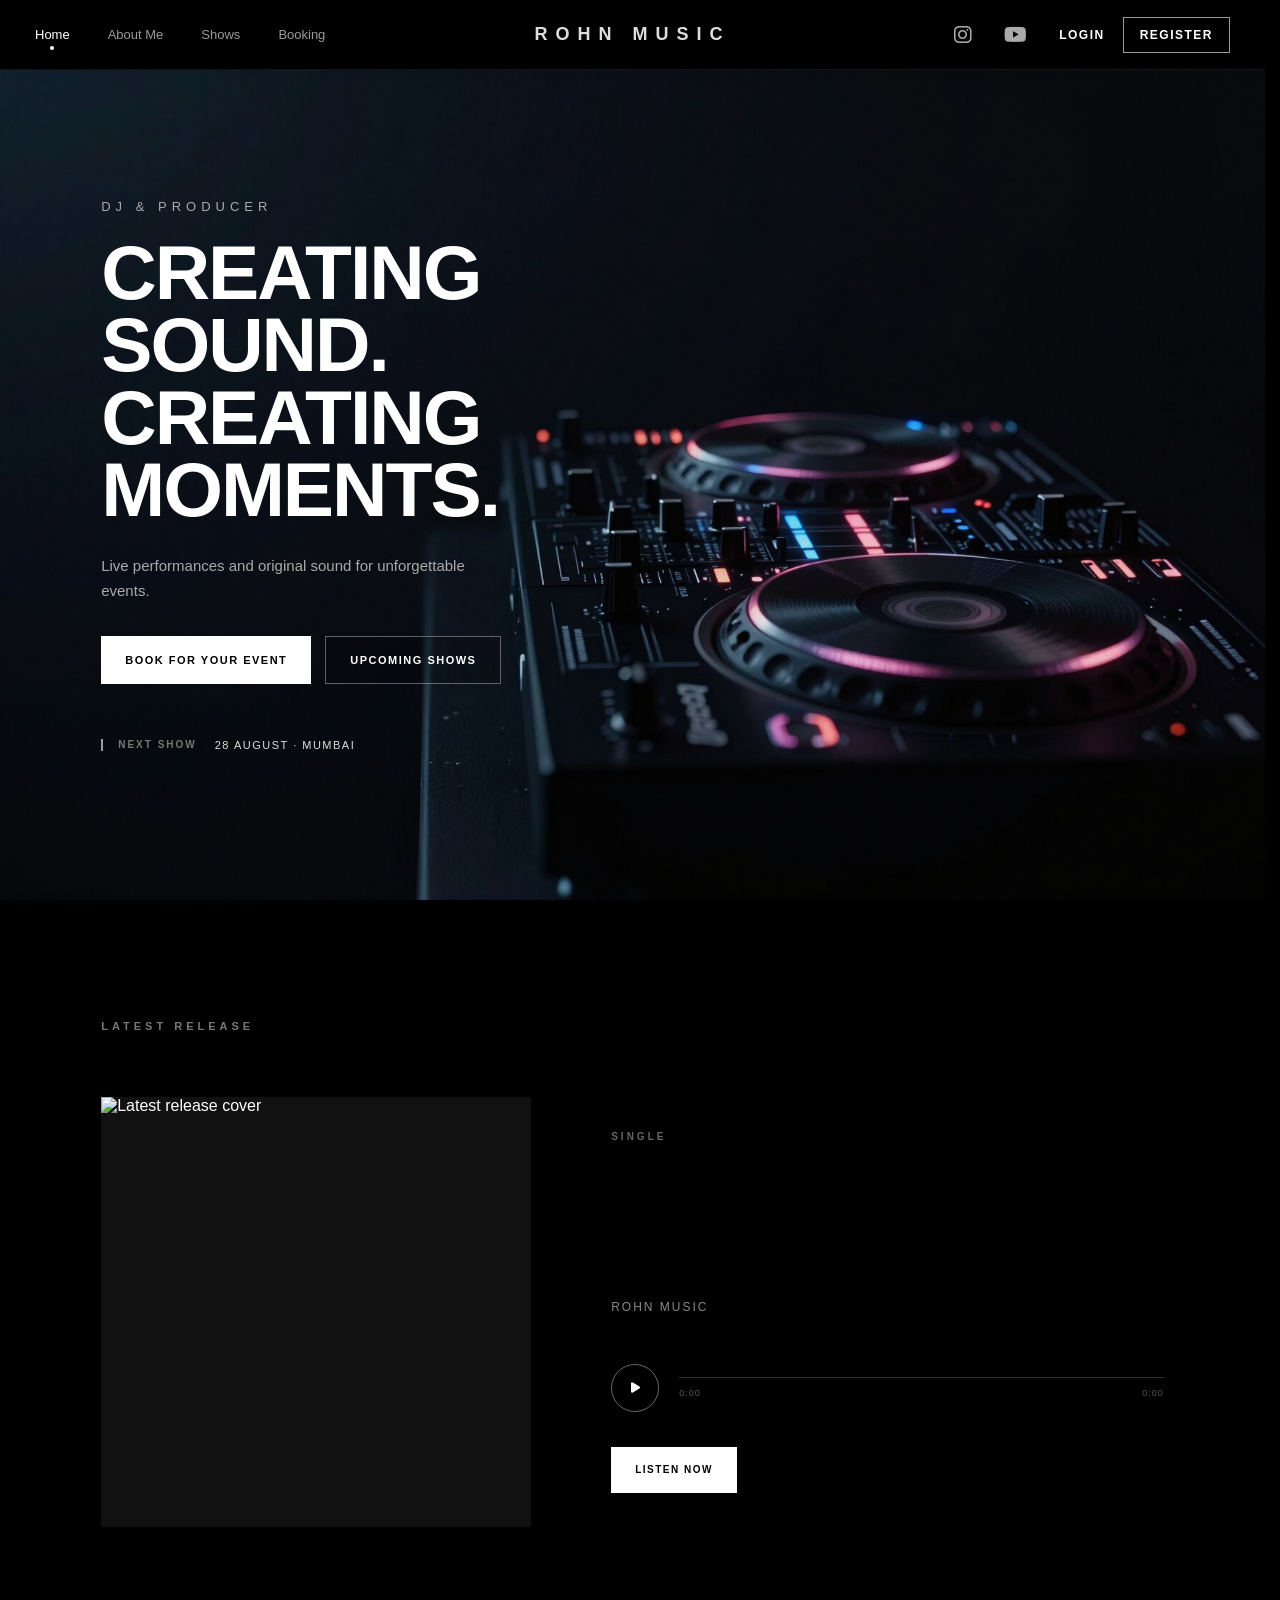
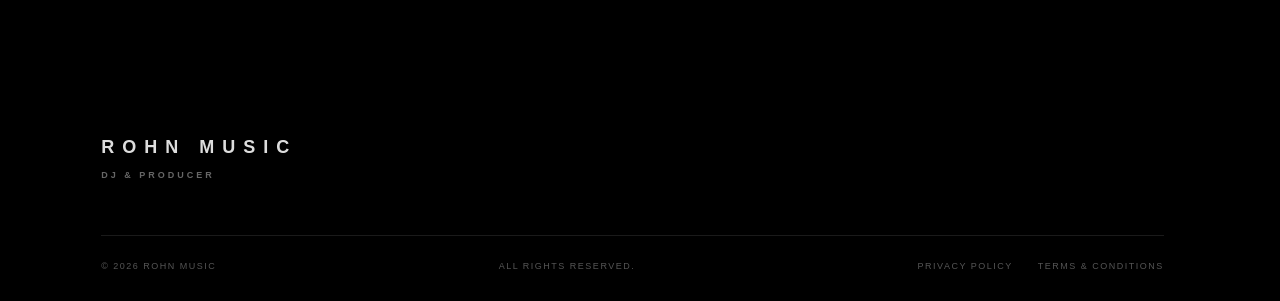
==== commit 95dfd751: "first" ====
--- a/index.html
+++ b/index.html
@@ -76,8 +76,10 @@
             <div class="socials">
 
                 <a
-                    href="#"
+                    href="https://www.instagram.com/rohn_music/"
                     aria-label="Instagram"
+                    target="_blank"
+                    rel="noopener noreferrer"
                 >
                     <i class="fa-brands fa-instagram"></i>
                 </a>
@@ -211,7 +213,7 @@
 
         <section class="latest-release">
 
-            <div class="latest-release-header">
+            <div class="latest-release-header scroll-reveal">
 
                 <p class="latest-release-label">
                     LATEST RELEASE
@@ -224,7 +226,7 @@
 
                 <!-- COVER -->
 
-                <div class="release-cover">
+                <div class="release-cover scroll-reveal">
 
                     <img
                         src="assets/release.jpg"
@@ -238,22 +240,24 @@
 
                 <div class="release-info">
 
-                    <p class="release-type">
+                    <p class="release-type scroll-reveal">
                         SINGLE
                     </p>
 
-                    <h2>
-                        YOUR TRACK NAME
-                    </h2>
-
-                    <p class="release-artist">
+                    <div class="scroll-text">
+
+                        <h2>
+                            YOUR TRACK NAME
+                        </h2>
+
+                    </div>
+
+                    <p class="release-artist scroll-reveal">
                         ROHN MUSIC
                     </p>
 
 
-                    <!-- PLAYER -->
-
-                    <div class="release-player">
+                    <div class="release-player scroll-reveal">
 
                         <button
                             class="release-play"
@@ -264,7 +268,6 @@
                             <i class="fa-solid fa-play"></i>
                         </button>
 
-
                         <div class="release-track">
 
                             <div class="release-progress">
@@ -288,11 +291,9 @@
                     </div>
 
 
-                    <!-- LISTEN BUTTON -->
-
                     <a
                         href="#"
-                        class="release-listen"
+                        class="release-listen scroll-reveal"
                     >
                         LISTEN NOW
                     </a>
--- a/style.css
+++ b/style.css
@@ -3335,4 +3335,573 @@
 
     transition-delay: 400ms;
 
+}
+
+/* ========================================
+   SHOWS PAGE
+======================================== */
+
+.shows-hero {
+
+    position: relative;
+
+    width: 100%;
+
+    min-height: calc(100vh - 70px);
+
+    display: flex;
+
+    align-items: center;
+
+    background: #000;
+
+}
+
+
+.shows-hero-content {
+
+    width: 100%;
+
+    padding:
+        100px
+        8%
+        120px;
+
+}
+
+
+.shows-label {
+
+    margin-bottom: 22px;
+
+    color: #777;
+
+    font-size: 11px;
+
+    font-weight: 600;
+
+    letter-spacing: 4px;
+
+}
+
+
+.shows-title {
+
+    display: flex;
+
+    flex-direction: column;
+
+    margin: 0;
+
+    color: #fff;
+
+    font-size:
+        clamp(
+            55px,
+            8vw,
+            110px
+        );
+
+    font-weight: 600;
+
+    line-height: 0.88;
+
+    letter-spacing: -4px;
+
+}
+
+
+.shows-title .reveal-item {
+
+    display: block;
+
+}
+
+
+.shows-description {
+
+    max-width: 430px;
+
+    margin-top: 35px;
+
+    color: #888;
+
+    font-size: 14px;
+
+    line-height: 1.8;
+
+}
+
+
+/* ========================================
+   SHOWS SECTION
+======================================== */
+
+.shows-section {
+
+    width: 100%;
+
+    padding:
+        120px
+        8%
+        150px;
+
+    background: #000;
+
+    border-top:
+        1px solid
+        rgba(255, 255, 255, 0.08);
+
+}
+
+
+.shows-section-header {
+
+    display: flex;
+
+    align-items: flex-end;
+
+    justify-content: space-between;
+
+    gap: 50px;
+
+    margin-bottom: 60px;
+
+}
+
+
+.shows-section-label {
+
+    color: #666;
+
+    font-size: 10px;
+
+    font-weight: 600;
+
+    letter-spacing: 3px;
+
+}
+
+
+.shows-section-description {
+
+    max-width: 350px;
+
+    color: #777;
+
+    font-size: 13px;
+
+    line-height: 1.7;
+
+}
+
+
+/* ========================================
+   SHOW LIST
+======================================== */
+
+.shows-list {
+
+    width: 100%;
+
+    max-width: 1200px;
+
+}
+
+
+.shows-loading,
+.shows-empty {
+
+    padding:
+        50px
+        0;
+
+    border-top:
+        1px solid
+        rgba(255, 255, 255, 0.1);
+
+    color: #666;
+
+    font-size: 11px;
+
+    letter-spacing: 1.5px;
+
+}
+
+
+/* ========================================
+   SHOW CARD
+======================================== */
+
+.public-show {
+
+    display: grid;
+
+    grid-template-columns:
+        110px
+        1fr
+        auto;
+
+    align-items: center;
+
+    gap: 45px;
+
+    padding:
+        35px
+        0;
+
+    border-top:
+        1px solid
+        rgba(255, 255, 255, 0.1);
+
+}
+
+
+.public-show-date {
+
+    display: flex;
+
+    flex-direction: column;
+
+    gap: 5px;
+
+}
+
+
+.public-show-day {
+
+    color: #fff;
+
+    font-size: 38px;
+
+    font-weight: 500;
+
+    line-height: 1;
+
+    letter-spacing: -2px;
+
+}
+
+
+.public-show-month {
+
+    color: #666;
+
+    font-size: 9px;
+
+    font-weight: 600;
+
+    letter-spacing: 2px;
+
+}
+
+
+.public-show-info {
+
+    min-width: 0;
+
+}
+
+
+.public-show-title {
+
+    color: #fff;
+
+    font-size: 25px;
+
+    font-weight: 500;
+
+    letter-spacing: -0.7px;
+
+}
+
+
+.public-show-location {
+
+    margin-top: 9px;
+
+    color: #666;
+
+    font-size: 10px;
+
+    letter-spacing: 1.5px;
+
+    text-transform: uppercase;
+
+}
+
+
+.public-show-time {
+
+    margin-top: 8px;
+
+    color: #888;
+
+    font-size: 10px;
+
+    letter-spacing: 1px;
+
+}
+
+
+.public-show-action {
+
+    display: inline-flex;
+
+    align-items: center;
+
+    justify-content: center;
+
+    min-width: 100px;
+
+    height: 40px;
+
+    padding: 0 15px;
+
+    border:
+        1px solid
+        rgba(255, 255, 255, 0.2);
+
+    color: #aaa;
+
+    text-decoration: none;
+
+    font-size: 9px;
+
+    font-weight: 600;
+
+    letter-spacing: 1.5px;
+
+    transition:
+        color 0.25s ease,
+        border-color 0.25s ease,
+        background 0.25s ease;
+
+}
+
+
+.public-show-action:hover {
+
+    color: #000;
+
+    background: #fff;
+
+    border-color: #fff;
+
+}
+
+
+/* ========================================
+   SHOW CTA
+======================================== */
+
+.shows-cta {
+
+    width: 100%;
+
+    padding:
+        150px
+        8%
+        170px;
+
+    border-top:
+        1px solid
+        rgba(255, 255, 255, 0.08);
+
+    text-align: center;
+
+    background: #000;
+
+}
+
+
+.shows-cta .shows-label {
+
+    margin-bottom: 25px;
+
+}
+
+
+.shows-cta h2 {
+
+    max-width: 900px;
+
+    margin:
+        0
+        auto
+        45px;
+
+    color: #fff;
+
+    font-size:
+        clamp(
+            48px,
+            7vw,
+            96px
+        );
+
+    font-weight: 600;
+
+    line-height: 0.9;
+
+    letter-spacing: -3px;
+
+}
+
+
+.shows-cta h2 span {
+
+    display: block;
+
+}
+
+
+/* ========================================
+   SHOWS REVEAL TIMING
+======================================== */
+
+.shows-title .reveal-item:nth-child(1) {
+
+    animation-delay: 180ms;
+
+}
+
+
+.shows-title .reveal-item:nth-child(2) {
+
+    animation-delay: 280ms;
+
+}
+
+
+.shows-description.reveal-item {
+
+    animation-delay: 400ms;
+
+}
+
+
+/* ========================================
+   MOBILE
+======================================== */
+
+@media (max-width: 700px) {
+
+    .shows-hero {
+
+        min-height:
+            calc(100vh - 60px);
+
+        align-items: flex-end;
+
+    }
+
+
+    .shows-hero-content {
+
+        padding:
+            70px
+            25px
+            70px;
+
+    }
+
+
+    .shows-title {
+
+        font-size: 58px;
+
+        letter-spacing: -2px;
+
+    }
+
+
+    .shows-description {
+
+        max-width: 310px;
+
+        font-size: 13px;
+
+    }
+
+
+    .shows-section {
+
+        padding:
+            85px
+            25px
+            100px;
+
+    }
+
+
+    .shows-section-header {
+
+        align-items: flex-start;
+
+        flex-direction: column;
+
+        gap: 25px;
+
+        margin-bottom: 45px;
+
+    }
+
+
+    .public-show {
+
+        grid-template-columns:
+            70px
+            1fr;
+
+        gap: 25px;
+
+        padding:
+            30px
+            0;
+
+    }
+
+
+    .public-show-day {
+
+        font-size: 30px;
+
+    }
+
+
+    .public-show-title {
+
+        font-size: 21px;
+
+    }
+
+
+    .public-show-action {
+
+        grid-column: 2;
+
+        justify-self: start;
+
+    }
+
+
+    .shows-cta {
+
+        padding:
+            100px
+            25px
+            120px;
+
+    }
+
+
+    .shows-cta h2 {
+
+        font-size: 52px;
+
+        letter-spacing: -1.5px;
+
+    }
+
 }
